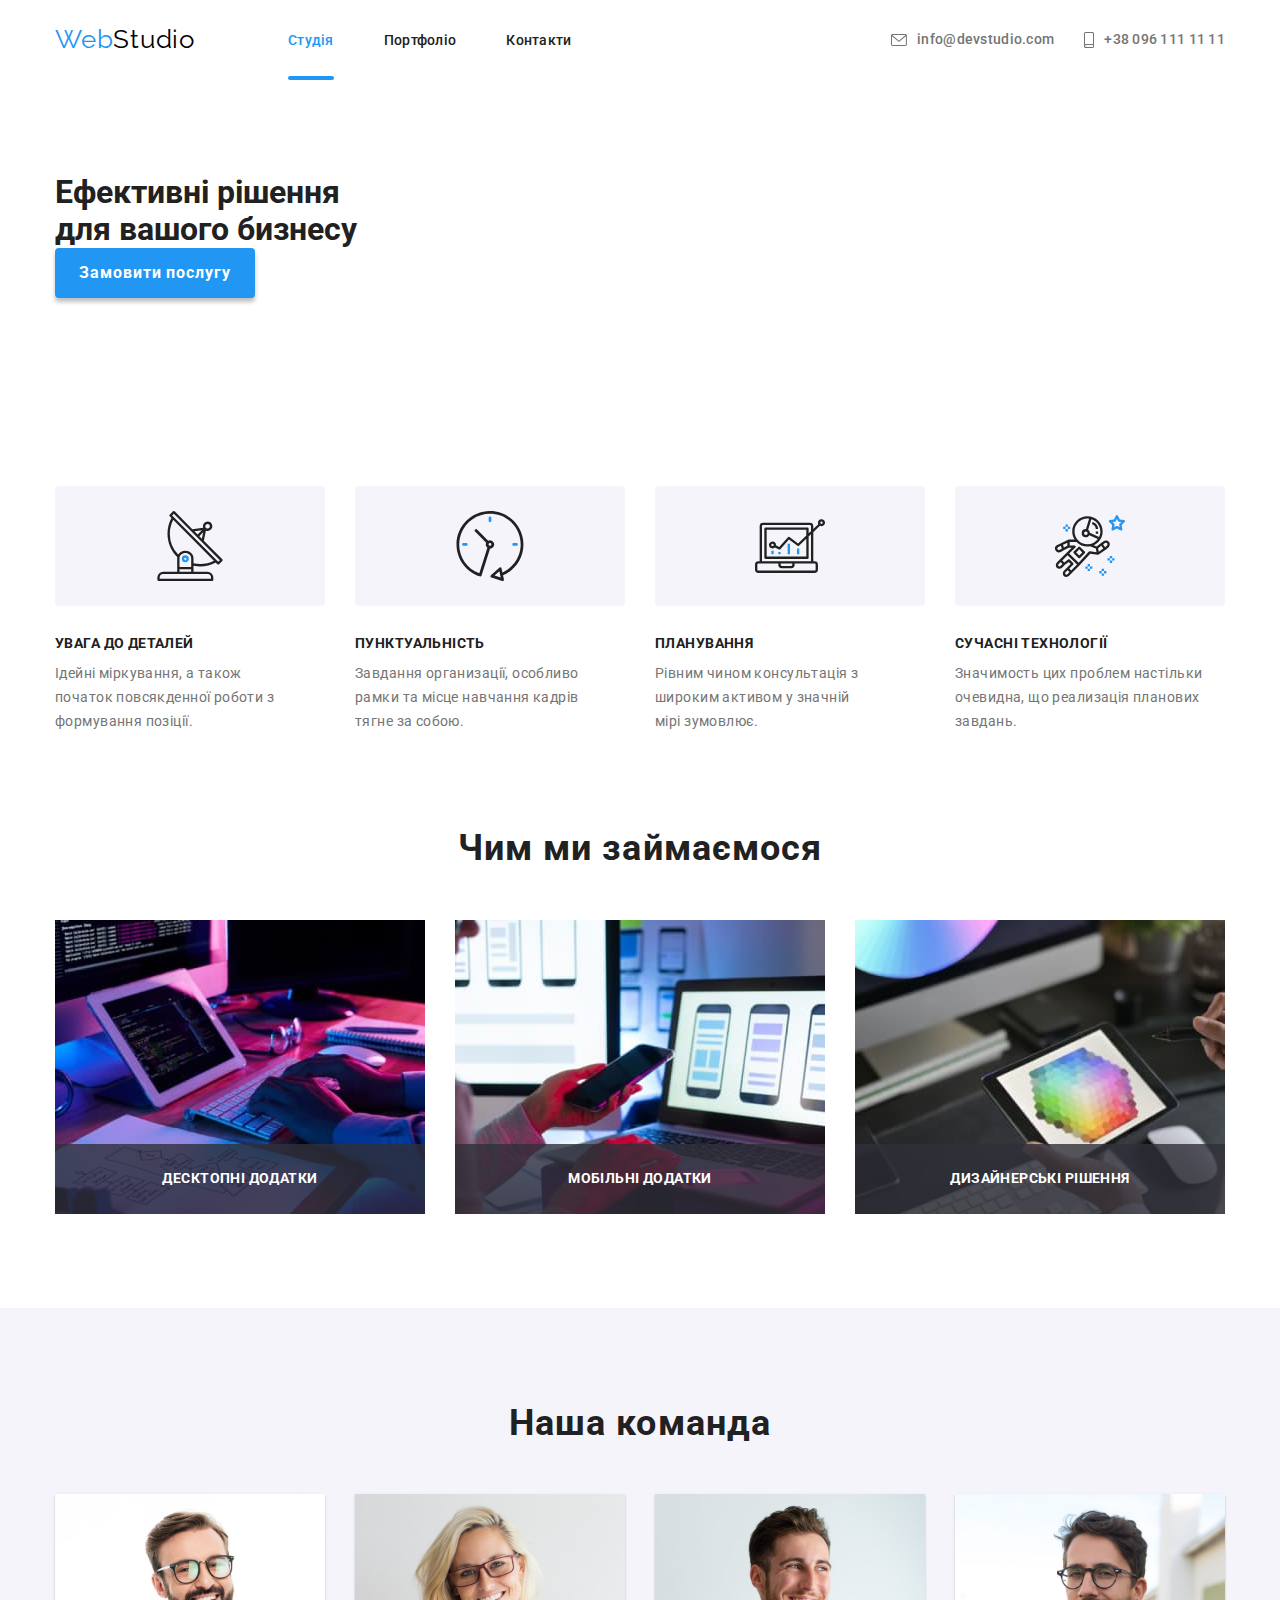
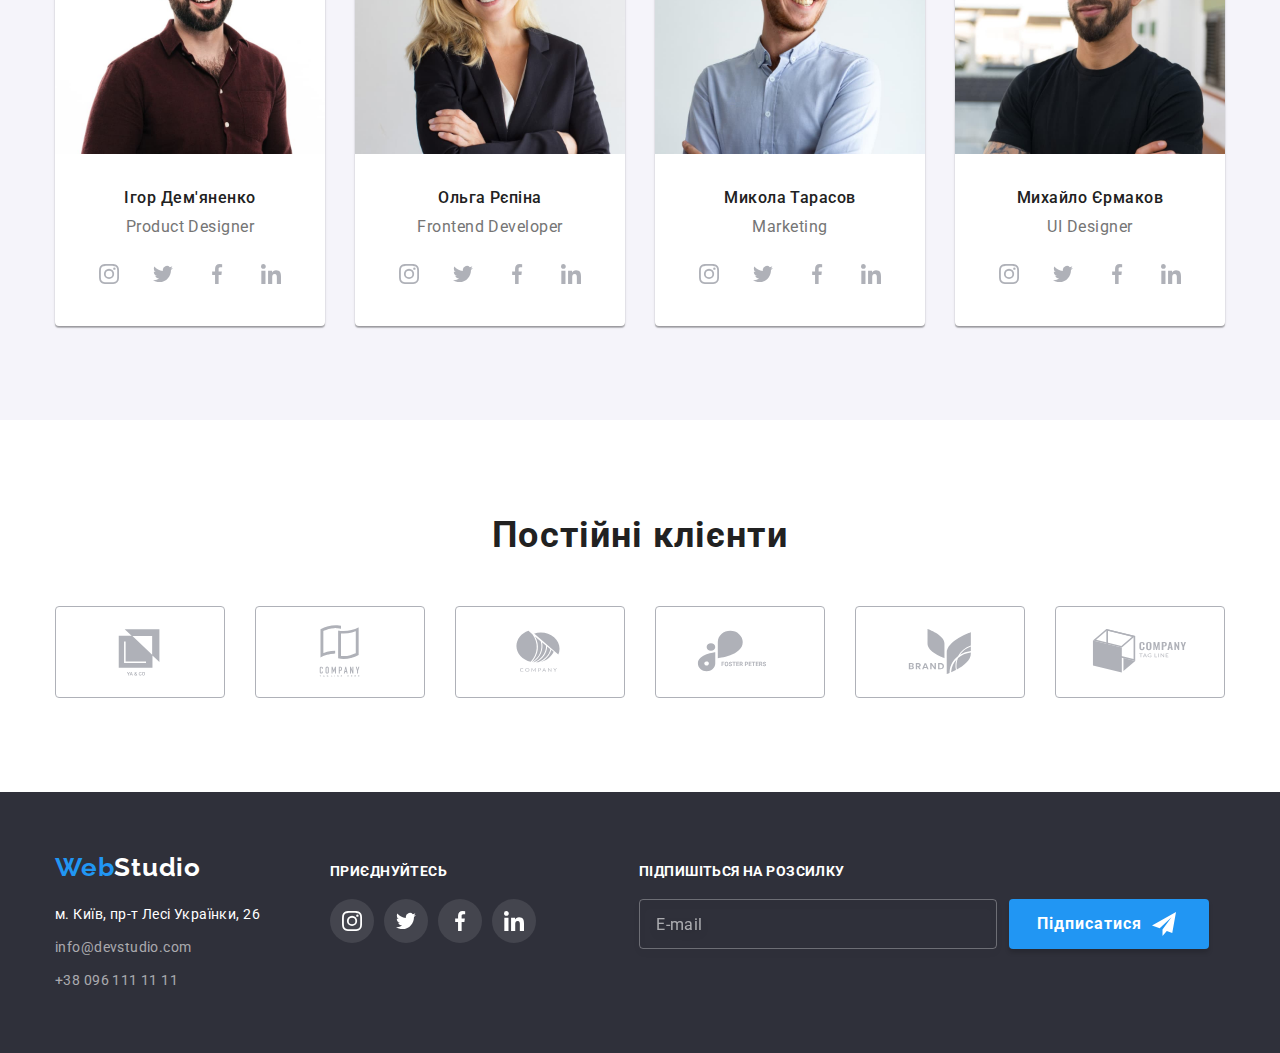
==== index.html @ 8fc32635 "hw-07inprogress" ====
<!DOCTYPE html>
<html lang="uk">
<head>
    <meta charset="UTF-8">
    <meta http-equiv="X-UA-Compatible" content="IE=edge">
    <meta name="viewport" content="width=device-width, initial-scale=1.0">
    <title>Document</title>
    <link rel="preconnect" href="https://fonts.googleapis.com">
    <link rel="preconnect" href="https://fonts.gstatic.com" crossorigin>
    <link href="https://fonts.googleapis.com/css2?family=Raleway:wght@700&family=Roboto:wght@400;500;700;900&display=swap" rel="stylesheet">
    <link rel="stylesheet" href="https://cdnjs.cloudflare.com/ajax/libs/modern-normalize/1.1.0/modern-normalize.min.css">
    <link rel="stylesheet" href="css/styles.css">
    <link rel="stylesheet" href="./css/main.min.css">
</head>
<body class="page">
    <header class="page-header">
        <div class="container header-items">
            <nav class="logo-nav">
                <a href="./index.html" class="logo"><span class="accent">Web</span>Studio</a>
                <ul class="site-nav">
                    <li class="item"><a href="./index.html" class="link current">Студія</a></li>
                    <li class="item"><a href="./portfolio.html" class="link">Портфоліо</a></li>
                    <li class="item"><a href="" class="link">Контакти</a></li>
                </ul>
            </nav>
             <ul class="contact-links">
                <li class="item">
                    <a href="mailto:info@devstudio.com" class="link mail">
                        <svg class="icon-mail">
                            <use 
                                href="./images/icons.svg#icon-envelope"
                                width="16"
                                height="12">
                            </use>
                        </svg>
                        info@devstudio.com
                    </a>
                </li>
                <li class="item">
                    <a href="tel:+380961111111" class="link phone">
                        <svg class="icon-phone">
                            <use 
                                href="./images/icons.svg#icon-smartphone"
                                width="10"
                                height="16">
                            </use>
                        </svg>
                        +38 096 111 11 11
                    </a>
                </li>
            </ul>
        </div>
    </header>
    <main>
        <section class="hero">
            <div class="overlay">
                <div class="container hero-content">
                    <h1 class="hero-title">Ефективні рішення <br />для вашого бизнесу</h1>
                    <button type="button" class="button secondary" data-modal-open>Замовити послугу</button>
                </div>
            </div>
        </section>
        <section class="features">
            <div class="container">
                <h2 hidden class="section-title">Особливості</h2>
                <ul class="features-list">
                    <li class="item">
                        <div class="feature-pic">
                            <svg class="feature-icon" width="70" height="70">
                                <use href="./images/icons.svg#icon-features1"></use>
                            </svg>
                        </div>
                        <h3 class="title">Увага до деталей</h3>
                        <p class="text">Ідейні міркування, а також <br />початок повсякденної роботи з <br />формування позіції.</p>
                    </li>
                    <li class="item">
                        <div class="feature-pic">
                            <svg class="feature-icon" width="70" height="70">
                                <use href="./images/icons.svg#icon-features2"></use>
                            </svg>
                        </div>
                        <h3 class="title">Пунктуальність</h3>
                        <p class="text">Завдання организації, особливо <br />рамки та місце навчання кадрів <br />тягне за собою.</p>
                    </li>
                    <li class="item">
                        <div class="feature-pic">
                            <svg class="feature-icon" width="70" height="70">
                                <use href="./images/icons.svg#icon-features3"></use>
                            </svg>
                        </div>
                        <h3 class="title">Планування</h3>
                        <p class="text">Рівним чином консультація з <br />широким активом у значній <br />мірі зумовлює.</p>
                    </li>
                    <li class="item">
                        <div class="feature-pic">
                            <svg class="feature-icon" width="70" height="70">
                                <use href="./images/icons.svg#icon-features4"></use>
                            </svg>
                        </div>
                        <h3 class="title">Сучасні технології</h3>
                        <p class="text">Значимость цих проблем настільки <br />очевидна, що реализація планових <br />завдань.</p>
                    </li>
                </ul>
            </div> 
        </section>
        <section class="services">
            <div class="container">
                <h2 class="section-title">Чим ми займаємося</h2>
                <ul class="services-list">
                    <li class="item">
                        <div class="item-pic">
                            <img src="./images/box1.jpg" alt="Веб дизайн" width="370">
                            <p class="item-text">Десктопні додатки</p>
                        </div>
                    </li>
                    <li class="item">
                        <div class="item-pic">
                            <img src="./images/box2.jpg" alt="Адаптивна верстка" width="370">
                            <p class="item-text">Мобільні додатки</p>
                        </div>
                    </li>
                    <li class="item">
                        <div class="item-pic">
                            <img src="./images/box3.jpg" alt="Брендінг" width="370">
                            <p class="item-text">Дизайнерські рішення</p>
                        </div>
                    </li>
                </ul>
            </div>
        </section>
        <section class="team">
            <div class="container">
                <h2 class="section-title">Наша команда</h2>
                <ul class="team-list">
                    <li class="team-member">
                        <img src="./images/1id.jpg" alt="Ігор Дем'яненко" width="270">
                        <div class="inscription">
                            <h3 class="title">Ігор Дем'яненко</h3>
                            <p class="text">Product Designer</p>
                            <ul class="member-sm list">
                                <li class="member-sm-item">
                                    <a href="" class="member-sm-link">
                                        <svg class="member-sm-icon" width="20" height="20">
                                            <use href="./images/icons.svg#icon-instagram"></use>
                                        </svg>
                                    </a>
                                </li>
                                <li class="member-sm-item">
                                    <a href="" class="member-sm-link">
                                        <svg class="member-sm-icon" width="20" height="20">
                                            <use href="./images/icons.svg#icon-twitter"></use>
                                        </svg>
                                    </a>
                                </li>
                                <li class="member-sm-item">
                                    <a href="" class="member-sm-link">
                                        <svg class="member-sm-icon" width="20" height="20">
                                            <use href="./images/icons.svg#icon-facebook"></use>
                                        </svg>
                                    </a>
                                </li>
                                <li class="member-sm-item">
                                    <a href="" class="member-sm-link">
                                        <svg class="member-sm-icon" width="20" height="20">
                                            <use href="./images/icons.svg#icon-linkedin"></use>
                                        </svg>
                                    </a>
                                </li>
                            </ul>
                        </div>
                    </li>
                    <li class="team-member">
                        <img src="./images/2or.jpg" alt="Ольга Рєпіна" width="270">
                        <div class="inscription">
                            <h3 class="title">Ольга Рєпіна</h3>
                            <p class="text">Frontend Developer</p>
                            <ul class="member-sm list">
                                <li class="member-sm-item">
                                    <a href="" class="member-sm-link">
                                        <svg class="member-sm-icon" width="20" height="20">
                                            <use href="./images/icons.svg#icon-instagram"></use>
                                        </svg>
                                    </a>
                                </li>
                                <li class="member-sm-item">
                                    <a href="" class="member-sm-link">
                                        <svg class="member-sm-icon" width="20" height="20">
                                            <use href="./images/icons.svg#icon-twitter"></use>
                                        </svg>
                                    </a>
                                </li>
                                <li class="member-sm-item">
                                    <a href="" class="member-sm-link">
                                        <svg class="member-sm-icon" width="20" height="20">
                                            <use href="./images/icons.svg#icon-facebook"></use>
                                        </svg>
                                    </a>
                                </li>
                                <li class="member-sm-item">
                                    <a href="" class="member-sm-link">
                                        <svg class="member-sm-icon" width="20" height="20">
                                            <use href="./images/icons.svg#icon-linkedin"></use>
                                        </svg>
                                    </a>
                                </li>
                            </ul>
                        </div>
                    </li>
                    <li class="team-member">
                        <img src="./images/3nt.jpg" alt="Микола Тарасов" width="270">
                        <div class="inscription">
                            <h3 class="title">Микола Тарасов</h3>
                            <p class="text">Marketing</p>
                            <ul class="member-sm list">
                                <li class="member-sm-item">
                                    <a href="" class="member-sm-link">
                                        <svg class="member-sm-icon" width="20" height="20">
                                            <use href="./images/icons.svg#icon-instagram"></use>
                                        </svg>
                                    </a>
                                </li>
                                <li class="member-sm-item">
                                    <a href="" class="member-sm-link">
                                        <svg class="member-sm-icon" width="20" height="20">
                                            <use href="./images/icons.svg#icon-twitter"></use>
                                        </svg>
                                    </a>
                                </li>
                                <li class="member-sm-item">
                                    <a href="" class="member-sm-link">
                                        <svg class="member-sm-icon" width="20" height="20">
                                            <use href="./images/icons.svg#icon-facebook"></use>
                                        </svg>
                                    </a>
                                </li>
                                <li class="member-sm-item">
                                    <a href="" class="member-sm-link">
                                        <svg class="member-sm-icon" width="20" height="20">
                                            <use href="./images/icons.svg#icon-linkedin"></use>
                                        </svg>
                                    </a>
                                </li>
                            </ul>
                        </div>
                    </li>
                    <li class="team-member">
                        <img src="./images/4me.jpg" alt="Михайло Єрмаков" width="270">
                        <div class="inscription">
                            <h3 class="title">Михайло Єрмаков</h3>
                            <p class="text">UI Designer</p>
                            <ul class="member-sm list">
                                <li class="member-sm-item">
                                    <a href="" class="member-sm-link">
                                        <svg class="member-sm-icon" width="20" height="20">
                                            <use href="./images/icons.svg#icon-instagram"></use>
                                        </svg>
                                    </a>
                                </li>
                                <li class="member-sm-item">
                                    <a href="" class="member-sm-link">
                                        <svg class="member-sm-icon" width="20" height="20">
                                            <use href="./images/icons.svg#icon-twitter"></use>
                                        </svg>
                                    </a>
                                </li>
                                <li class="member-sm-item">
                                    <a href="" class="member-sm-link">
                                        <svg class="member-sm-icon" width="20" height="20">
                                            <use href="./images/icons.svg#icon-facebook"></use>
                                        </svg>
                                    </a>
                                </li>
                                <li class="member-sm-item">
                                    <a href="" class="member-sm-link">
                                        <svg class="member-sm-icon" width="20" height="20">
                                            <use href="./images/icons.svg#icon-linkedin"></use>
                                        </svg>
                                    </a>
                                </li>
                            </ul>
                        </div>
                    </li>
                </ul>
            </div>
        </section>
        <section class="clients">
            <div class="container">
                <h2 class="section-title">Постійні клієнти</h2>
                <ul class="clients-list">
                    <li class="clients-item">
                        <a class="clients-link" href="">
                          <svg class="clients-icon" width="106" height="60">
                                <use class="icon-clients" href="./images/icons.svg#icon-client1"></use>
                          </svg>
                        </a>
                    </li>
                    <li class="clients-item">
                        <a class="clients-link" href="">
                          <svg class="clients-icon" width="106" height="60">
                                <use class="icon-clients" href="./images/icons.svg#icon-client2"></use>
                          </svg>
                        </a>
                    </li>
                    <li class="clients-item">
                        <a class="clients-link" href="">
                          <svg class="clients-icon" width="106" height="60">
                                <use class="icon-clients" href="./images/icons.svg#icon-client3"></use>
                          </svg>
                        </a>
                    </li>
                    <li class="clients-item">
                        <a class="clients-link" href="">
                          <svg class="clients-icon" width="106" height="60">
                                <use class="icon-clients" href="./images/icons.svg#icon-client4"></use>
                          </svg>
                        </a>
                    </li>
                    <li class="clients-item">
                        <a class="clients-link" href="">
                          <svg class="clients-icon" width="106" height="60">
                                <use class="icon-clients" href="./images/icons.svg#icon-client5"></use>
                          </svg>
                        </a>
                    </li>
                    <li class="clients-item">
                        <a class="clients-link" href="">
                          <svg class="clients-icon" width="106" height="60">
                                <use class="icon-clients" href="./images/icons.svg#icon-client6"></use>
                          </svg>
                        </a>
                    </li>
                </ul>
            </div>
        </section>
    </main>
    <footer class="footer">
        <div class="container">
            <div class="footer-content">
                <a href="./index.html" class="footer-logo"><span class="accent">Web</span>Studio</a>
                <address class="address">
                <a 
                href="https://goo.gl/maps/AwYikkkrdiXF9kcD8" 
                class="footer-address link"
                target="_blank"
                rel="noopener norefferer nofollow"
                >м. Київ, пр-т Лесі Українки, 26
                </a>
                <ul class="footer-links">
                    <li class="item"><a href="mailto:info@devstudio.com" class="link">info@devstudio.com</a></li>
                    <li class="item"><a href="tel:+380961111111" class="link">+38 096 111 11 11</a></li>
                </ul>
                </address>
            </div>
            <div class="footer-sm">
                <h3 class="footer-sm-title">Приєднуйтесь</h3>
                <ul class="footer-sm-all">
                    <li class="footer-sm-item">
                        <a href="" class="footer-sm-link">
                            <svg class="footer-sm-icon" width="20" height="20">
                                <use href="./images/icons.svg#icon-instagram"></use>
                            </svg>
                        </a>
                    </li>
                    <li class="footer-sm-item">
                        <a href="" class="footer-sm-link">
                            <svg class="footer-sm-icon" width="20" height="20">
                                <use href="./images/icons.svg#icon-twitter"></use>
                            </svg>
                        </a>
                    </li>
                    <li class="footer-sm-item">
                        <a href="" class="footer-sm-link">
                            <svg class="footer-sm-icon" width="20" height="20">
                                <use href="./images/icons.svg#icon-facebook"></use>
                            </svg>
                        </a>
                    </li>
                    <li class="footer-sm-item">
                        <a href="" class="footer-sm-link">
                            <svg class="footer-sm-icon" width="20" height="20">
                                <use href="./images/icons.svg#icon-linkedin"></use>
                            </svg>
                        </a>
                    </li>
                    <li></li>
                    <li></li>
                    <li></li>
                </ul>
            </div>
            <form class="footer-subscribe">
                <h3 class="subscribe-title">Підпишіться на розсилку</h3>
                <div class="subscribe-wrap">
                  <input
                    type="text"
                    class="footer-input"
                    name="footer-sub"
                    placeholder="E-mail"
                  />
                  <button type="submit" class="subscribe-button">
                    Підписатися
                    <svg class="subscribe-icon" width="24" height="24">
                      <use href="./images/icons.svg#icon-send"></use>
                    </svg>
                  </button>
                </div>
              </form>
        </div>
    </footer>
    <div class="backdrop is-hidden" data-modal>
        <div class="modal">
            <button type="button" class="modal-close" data-modal-close>
                <svg class="close-icon" width="18" height="18">
                    <use href="./images/icons.svg#icon-close-modal"></use>
                </svg>
            </button>
            <p class="modal-title">Залиште свої дані, ми вам передзвонимо</p>
            <form action="" class="modal-form">
                <div class="input-field">
                    <label for="user-name" class="input-title">Ім'я</label>
                    <div class="input-wrap">
                        <input 
                            type="text" 
                            id="user-name" 
                            class="form-input" 
                            name="user-name" 
                            required
                        />
                        <svg class="input-icon" width="18" height="18">
                            <use href="./images/icons.svg#icon-person"></use>
                        </svg>
                    </div>
                </div>
                <div class="input-field">
                    <label for="user-tel" class="input-title">Телефон</label>
                    <div class="input-wrap">
                        <input 
                            type="tel" 
                            id="user-tel"
                            class="form-input" 
                            name="user-tel" 
                            required
                        >
                        <svg class="input-icon" width="18" height="18">
                            <use href="./images/icons.svg#icon-phone"></use>
                        </svg>
                    </div>
                </div>
                <div class="input-field">
                    <label for="user-mail" class="input-title">Е-мейл</label>
                    <div class="input-wrap">
                        <input 
                            type="email" 
                            id="user-mail"
                            class="form-input" 
                            name="user-mail" 
                        >
                        <svg class="input-icon" width="18" height="18">
                            <use href="./images/icons.svg#icon-email"></use>
                        </svg>
                    </div>
                </div>
                <div class="input-field">
                    <label for="user-comment" class="input-title">Коментар</label>
                    <textarea 
                        name="user-comment" 
                        id="user-comment" 
                        class="form-comment"
                        placeholder="Введіть текст"
                    ></textarea>
                </div>
                <div class="input-field">
                    <input 
                        type="checkbox" 
                        id="agree" 
                        name="user-policy" 
                        value="true" 
                        class="input-check visually-hidden" 
                    />
                    <label for="agree" class="check-text">
                        <span>
                            <svg class="icon-check" width="11" height="8">
                                <use href="./images/icons.svg#icon-check"></use>
                            </svg>
                        </span>
                        Погоджуюся з розсилкою та приймаю 
                        <a class="policy-link" href="">
                            Умови договору
                        </a>
                    </label>
                </div>
                <button type="submit" class="form-button">Відправити</button>
            </form>
        </div>
    </div>
    <script src="./js/modal.js"></script>
</body>
</html>
---- css/styles.css ----
:root {
    --primary-text-color: #757575;
    --title-text-color: #212121;
    --accent-color: #2196F3;
}

/* Глобальный бордер бокс */

html {
    box-sizing: border-box;
}

*,
*::before,
*::after {
    box-sizing: inherit;
}

body {
    background-color: #fff;
    color: #757575;
    font-family: 'Roboto', sans-serif;
}
ul {
    list-style: none;
    padding: 0;
    margin: 0;
}

h1,
h2,
h3 {
    color: var(--title-text-color);
    padding: 0;
    margin: 0;
}

p {
    padding: 0;
    margin: 0;
}
/*цвет шрифта заголовков #212121 */
/*цвет шрифта текста #757575 */
/*цвет фона хедера #FFFFFF*/
/*осн цвет фона #FFFFFF */
/*доп цвет фона #F5F4FA */
/*цвет фона футера #2F303A */
/*цвет шрифта заголовков футера #FFFFFF */
/*цвет шрифта текста в футере rgba(255, 255, 255, 0.6) */
/*акцент #2196F3 */

/* Container */

.container {
    width: 1200px;    
    margin: 0 auto;
    padding-left: 15px;
    padding-right: 15px;
}

.visually-hidden {
    position: absolute;
    white-space: nowrap;
    width: 1px;
    height: 1px;
    overflow: hidden;
    border: 0;
    padding: 0;
    clip: rect(0 0 0 0);
    clip-path: inset(50%);
    margin: -1px;
}

/* Header */



/* Section */

section {
    padding-top: 94px;
    padding-bottom: 94px;
}

.section-title {
    color: var(--title-text-color);
    font-weight: 700;
    font-size: 36px;
    line-height: 1.17;
    text-align: center;
    letter-spacing: 0.03em;
}

section .no-padding {
    padding-top: 0;
    padding-bottom: 0;
}

/* Hero */

/* ВРЕМЕННЫЙ ЦВЕТ ФОНА */

/* Features */

.features-list {
    display: flex;
    justify-content: center;
}

.features-list .item {
    width: 270px;
}

.feature-pic {
    display: flex;
    justify-content: center;
    align-items: center;
    height: 120px;
    background-size: auto;
    background-repeat: no-repeat;
    background-position: center;
    background-color: rgba(245, 244, 250, 1);
    border-radius: 4px;
}

.features-list .item:not(:last-child) {
    margin-right: 30px;
}  

.features-list .title {
    padding-top: 30px;
    margin-bottom: 10px;
    color: var(--title-text-color);
    font-weight: 700;
    font-size: 14px;
    line-height: 1.14;
    letter-spacing: 0.03em;
    text-transform: uppercase;
}
.features-list .text {
    margin-top: 0;
    font-weight: 400;
    font-size: 14px;
    line-height: 1.71;
    letter-spacing: 0.03em;
}

/* Services */

.services {
    padding-top: 0;
}

.services-list {
    display: flex;
    justify-content: center;
    margin-top: 50px;
}

.services-list .item:not(:last-child) {
    margin-right: 30px;
}  

.services-list .item-pic {
    position: relative;
    height: 294px;
}

.services-list .item-text {
    position: absolute;
    padding: 27px;
    font-weight: 700;
    font-size: 14px;
    line-height: 1.14;
    text-align: center;
    letter-spacing: 0.03em;
    text-transform: uppercase;
    color: #ffffff;
    width: 370px;
    bottom: 0;
    background-color: rgba(47, 48, 58, 0.8);
}

/* Team */
.team {
    background-color: #F5F4FA;
}
.team .section-title {
    margin-top: 0;
    margin-bottom: 50px;
}

.team-list {
    display: flex;
    justify-content: center;
}

.team-list .team-member:not(:last-child) {
    margin-right: 30px;
}

.team-member .inscription {
    padding-top: 30px;
    padding-bottom: 30px;
}

.team-member .title {
    margin-bottom: 10px;
    color: var(--title-text-color);
    font-weight: 500;
    font-size: 16px;
    line-height: 1.19;
    text-align: center;
    letter-spacing: 0.03em;
}
.team-member .text {
    margin-top: 0;
    margin-bottom: 16px;
    font-weight: 400;
    font-size: 16px;
    line-height: 19px;
    text-align: center;
    letter-spacing: 0.03em;
}
.team-member{
    background-color: #fff; 
    box-shadow: 0px 1px 3px rgba(0, 0, 0, 0.12), 0px 1px 1px rgba(0, 0, 0, 0.14), 0px 2px 1px rgba(0, 0, 0, 0.2);
    border-radius: 0px 0px 4px 4px;
}

.member-sm {
    display: flex;
    justify-content: center;
    gap: 10px;
}

.member-sm-link {
    display: block;
    width: 44px;
    height: 44px;
    border-radius: 50%;
    background-color: #fff;
    display: flex;
    align-items: center;
    justify-content: center;
    position: relative;
    transition: background-color 250ms cubic-bezier(0.4, 0, 0.2, 1);
}

.member-sm-icon {
    fill: #AFB1B8;
}

.member-sm-link:hover,
.member-sm-link:focus {
    background-color: var(--accent-color);
}

.member-sm-link:hover .member-sm-icon,
.member-sm-link:focus .member-sm-icon {
    fill: #fff;
}

/* Clients */

.clients .section-title {
    margin-bottom: 50px;
}

.clients-list {
    display: flex;
    gap: 30px;
}
  
.clients-link {
    display: flex;
    justify-content: center;
    align-items: center;
    width: 170px;
    height: 92px;
    border: 1px solid #AFB1B8;
    border-radius: 4px;
    fill: #AFB1B8;
    transition: border-color 250ms cubic-bezier(0.4, 0, 0.2, 1), fill 250ms cubic-bezier(0.4, 0, 0.2, 1);
}
  
.clients-link:hover,
.clients-link:focus {
    fill: var(--accent-color);
    border-color: var(--accent-color);
}
  
/* Button */

.button {
    display: inline-block;
    border: 1px solid transparent;
    color: var(--title-text-color);
    background-color: #F5F4FA; 
}
.button.primary {
    border-radius: 4px;
    padding: 6px 22px;
    color: var(--title-text-color);
    background-color: #F5F4FA;
    font-weight: 500;
    font-size: 16px;
    line-height: 1.63;
    text-align: center;
    letter-spacing: 0.03em;
    font-family: inherit;
    position: relative;
    transition: background-color 250ms cubic-bezier(0.4, 0, 0.2, 1), color 250ms cubic-bezier(0.4, 0, 0.2, 1);
}

.button.primary:hover, 
.button.primary:focus {
    background-color: var(--accent-color);
    color: #fff;
    box-shadow: 0px 4px 4px rgba(0, 0, 0, 0.25);
}

.button.secondary {
    border-radius: 4px;
    padding: 10 px 32 px;
    width: 200px;
    height: 50px;
    color: #fff;
    background-color: var(--accent-color);
    font-weight: 700;
    font-size: 16px;
    line-height: 1.88;
    letter-spacing: 0.06em;
    font-family: inherit;
    position: relative;
    box-shadow: 0px 4px 4px rgba(0, 0, 0, 0.25);
    transition: box-shadow 250ms cubic-bezier(0.4, 0, 0.2, 1);
}

.button.secondary:hover, 
.button.secondary:focus {
    filter: drop-shadow(0px 4px 4px rgba(0, 0, 0, 0.25));
    cursor: pointer;
}
/* Footer */

.footer {
    padding-top: 60px;
    padding-bottom: 60px;
    background-color: #2F303A;
    min-height: 252px;
}

.footer .container {
    display: flex;
    align-items: baseline;
}

.footer-logo {
    margin-bottom: 20;
    color: #fff;
    font-family: 'Raleway', sans-serif;
    text-decoration: none;
    font-weight: 700;
    font-size: 26px;
    line-height: 1.19;
    letter-spacing: 0.03em;
}

.address {
    margin-top: 20px;
}

.footer-address {
    margin-top: 20px;
    color: #fff;
    text-decoration: none;
    font-weight: 400;
    font-size: 14px;
    line-height: 1.71;
    letter-spacing: 0.03em;
    font-style: normal;
    transition: color 250ms cubic-bezier(0.4, 0, 0.2, 1);
}

.footer-links .item {
    margin-top: 9px;
}

.footer-links .link {
    color: rgba(255, 255, 255, 0.6);
    text-decoration: none;
    font-weight: 400;
    font-size: 14px;
    line-height: 1.71;
    letter-spacing: 0.03em;
    font-style: normal;
    transition: color 250ms cubic-bezier(0.4, 0, 0.2, 1);
}
.footer .link:hover, 
.footer .link:focus {
    color: var(--accent-color);
}

.footer-sm {
    margin-left: 70px;
}

.footer-sm-title {
    font-weight: 700;
    font-size: 14px;
    line-height: 16px;
    letter-spacing: 0.03em;
    text-transform: uppercase;
    color: #FFFFFF;
}

.footer-sm-all {
    display: flex;
    justify-content: left;
    margin-top: 20px;
}

.footer-sm-item {
    margin-right: 10px;
}

.footer-sm-link {
    width: 44px;
    height: 44px;
    border-radius: 50%;
    background-color: rgba(255, 255, 255, 0.1);
    display: flex;
    align-items: center;
    justify-content: center;
    transition: background-color 250ms cubic-bezier(0.4, 0, 0.2, 1);
}

.footer-sm-icon {
    fill: #fff;
    position: relative;
}

.footer-sm-link:hover,
.footer-sm-link:focus {
    background-color: var(--accent-color);
}

.footer-subscribe {
    margin-left: 93px;
}

.subscribe-title {
    font-weight: 700;
    font-size: 14px;
    line-height: 16px;
    letter-spacing: 0.03em;
    text-transform: uppercase;
    color: #FFFFFF;
    margin-bottom: 20px;
}
  
.subscribe-wrap {
display: flex;
}

.footer-input {
    padding-left: 16px;
    width: 358px;
    height: 50px;
    border: 1px solid rgba(255, 255, 255, 0.3);
    filter: drop-shadow(0px 4px 4px rgba(0, 0, 0, 0.15));
    border-radius: 4px;
    outline: none;
    background-color: transparent;
    color: #fff;
    transition: border-color 250ms var(--cubic);
}

.footer-input:focus {
    border-color: var(--accent-color);
}

.footer-input::placeholder {
    font-size: 16px;
    line-height: 1.25;
    display: flex;
    align-items: center;
    letter-spacing: 0.03em;
    color: rgba(255, 255, 255, 0.6);
}

.subscribe-button {
    width: 200px;
    height: 50px;
    padding: 10px 28px;
    margin-left: 12px;
    font-weight: 700;
    font-size: 16px;
    line-height: 1.88;
    display: flex;
    align-items: center;
    text-align: center;
    letter-spacing: 0.06em;
    border: none;
    outline: none;
    cursor: pointer;
    box-shadow: 0px 4px 4px rgba(0, 0, 0, 0.15);
    border-radius: 4px;
    background-color: var(--accent-color);
    color: #fff;
    transition: box-shadow 250ms cubic-bezier(0.4, 0, 0.2, 1);
}

.subscribe-button:hover,
.subscribe-button:focus {
    filter: drop-shadow(0px 4px 4px rgba(0, 0, 0, 0.25));
    cursor: pointer;
}

.subscribe-icon {
margin-left: 10px;
}

/* Portfolio */

.portfolio-header {
    border-bottom: 1px solid #ECECEC;
}

.portfolio-buttons {
    display: flex;
    justify-content: center;
    margin-bottom: 50px;
}

.portfolio-buttons .item:not(:last-child) {
    margin-right: 8px;
}
.portfolio-list {
    display: flex;
    flex-wrap: wrap;
    gap: 30px;
    justify-content: center;
}

.portfolio-item {
    padding-top: 0;
    width: 370;
    background-color: #fff;
    transition: box-shadow 500ms cubic-bezier(0.4, 0, 0.2, 1);
}

.portfolio-item:hover,
.portfolio-item:focus {
  box-shadow: 0px 1px 1px rgba(0, 0, 0, 0.12), 0px 4px 4px rgba(0, 0, 0, 0.06),
    1px 4px 6px rgba(0, 0, 0, 0.16);
}

.portfolio-item:hover .item-top-text,
.portfolio-item:focus .item-top-text {
    transform: translateY(0);
}

.portfolio-item:nth-child(3n + 3) {
    gap: 0
}

.portfolio-image {
    display: block;
    max-width: 100%;
    height: auto;
}

.portfolio-thumb {
    position: relative;
    overflow: hidden;
}

.item-top-text {
    position: absolute;
    top: 0;
    left: 0;
    font-size: 18px;
    color: #FFFFFF;
    font-weight: 400;
    line-height: 1.56;
    letter-spacing: 0.03em;
    background-color: rgba(33, 150, 243, 0.9);
    padding: 63px 24px;
    height: 100%;
    transform: translateY(100%);
    transition: transform 300ms linear;
}

.portfolio-list .inscription {
    padding: 20px 24px;
    border: 1px solid #EEEEEE;
    border-top: none;
}

.portfolio-item .title {
    margin-bottom: 4px;
    font-weight: 700;
    font-size: 18px;
    line-height: 2;
    letter-spacing: 0.06em;
}
.portfolio-item .text {
    font-weight: 400;
    font-size: 16px;
    line-height: 1.88;
    letter-spacing: 0.03em;
}

/* Modal Window */

.backdrop {
    position:fixed;
    top: 0;
    left: 0;
    width: 100%;
    height: 100%;
    background-color: rgba(0, 0, 0, 0.2);
    transition: opacity 500ms linear, visibility 500ms;
}

.backdrop.is-hidden {
    opacity: 0;
    visibility: hidden;
    pointer-events: none;
}

.modal {
    position: absolute;
    top: 50%;
    left: 50%;
    transform: translate(-50%, -50%);
    min-height: 581px;
    width: 528px;
    background-color: rgba(255, 255, 255, 1);
    border-radius: 4px;
    box-shadow: 0px 4px 4px rgba(0, 0, 0, 0.25);
    padding: 40px;
}

.modal-close {
    position: absolute;
    right: 8px;
    top: 8px;
    width: 30px;
    height: 30px;
    border: 1px solid rgba(0, 0, 0, 0.1);
    border-radius: 50%;
    background-color: transparent;
    fill: #000;
    transition: border 250ms cubic-bezier(0.4, 0, 0.2, 1), fill 250ms cubic-bezier(0.4, 0, 0.2, 1);
}

.modal-close:hover,
.modal-close:focus {
    border: 1px solid var(--accent-color);
    fill: var(--accent-color);
    cursor: pointer;
}

.close-icon {
    position: absolute;
    top: 50%;
    left: 50%;
    transform: translate(-50%, -50%);
}

.modal-title {
    font-weight: 700;
    font-size: 20px;
    line-height: 23px;
    text-align: center;
    margin-bottom: 12px;
    letter-spacing: 0.03em;
    color: #212121;
}

.form-input {
    width: 100%;
    height: 40px;
    border: 1px solid rgba(33, 33, 33, 0.2);
    border-radius: 4px;
    padding-left: 42px;
    font-size: 12px;
}

.form-input:focus {
    outline-color: var(--accent-color);
}

.input-title {
    color: #757575;
    font-size: 12px;
    line-height: 14px;
    letter-spacing: 0.01em;
}

.form-comment {
    width: 100%;
    height: 120px;
    font-size: 12px;
    line-height: 14px;
    border: 1px solid rgba(33, 33, 33, 0.2);
    border-radius: 4px;
    resize: none;
    padding-top: 12px;
    padding-bottom: 12px;
    padding-left: 16px;
    padding-right: 16px;
    margin-top: 4px;
    margin-bottom: 10px;
}

.form-comment:focus {
    outline-color: var(--accent-color);
}

.form-comment::placeholder {
    color: rgba(117, 117, 117, 0.5);
    letter-spacing: 0.01em;
}

.input-field {
    margin-bottom: 10px;
}

.input-wrap {
    position: relative;
    margin-top: 4px;
}

.input-icon {
    position: absolute;
    fill: #212121;
    left: 12px;
    top: 50%;
    transform: translateY(-50%);
}

.form-input:focus + .input-icon {
    fill: var(--accent-color);
}

.check-text {
    font-size: 14px;
    color: #757575;
    letter-spacing: 0.03em;
    display: flex;
    justify-content: center;
    margin-bottom: 30px;
}

.check-text span {
    width: 16px;
    height: 15px;
    border: 2px solid #212121;
    border-radius: 3px;
    margin-right: 7px;
    display: flex;
    align-items: center;
    justify-content: center;
}

.icon-check {
    fill: transparent;
}

.input-check:checked + .check-text span {
    background-color: var(--accent-color);
    border: none;
}

.input-check:focus + .check-text span {
    border-color: var(--accent-color);
}

.check-text:hover {
    cursor: pointer;
}

.input-check:checked + .check-text .icon-check {
    fill: #fff;
}

.policy-link {
    color: var(--accent-color);
    padding-left: 5px;
}

.form-button {
    display: flex;
    align-items: center;
    text-align: center;
    margin-left: auto;
    margin-right: auto;
    width: 200px;
    padding: 10px 52px;
    font-weight: 700;
    font-size: 16px;
    line-height: 1.88;
    letter-spacing: 0.06em;
    border-radius: 4px;
    border: none;
    cursor: pointer;
    color: #fff;
    background-color: var(--accent-color);
    box-shadow: 0px 4px 4px rgba(0, 0, 0, 0.15);
    transition: filter 250ms cubic-bezier(0.4, 0, 0.2, 1);
}
  
.form-button:hover,
.form-button:focus {
    filter: drop-shadow(0px 4px 4px rgba(0, 0, 0, 0.25));
    cursor: pointer;
}
---- css/main.min.css ----
.header-items{display:flex;justify-content:center}.logo{padding-top:24px;padding-bottom:25px;margin-right:93px;color:#000;font-family:"Raleway",sans-serif;text-decoration:none;font-size:26px;line-height:1.19;letter-spacing:.03em}.accent{color:var(--accent-color)}.logo-nav{display:flex}.site-nav{display:flex;margin-right:305px}.site-nav .item:not(:last-child){margin-right:50px}.site-nav .link{display:block;position:relative;padding-top:32px;padding-bottom:32px;color:var(--title-text-color);text-decoration:none;font-weight:500;font-size:14px;line-height:1.14x;letter-spacing:.02em;transition:color 250ms cubic-bezier(0.4, 0, 0.2, 1)}.site-nav .link:hover,.site-nav .link:focus{color:var(--accent-color);display:block}.site-nav .link.current{color:var(--accent-color)}.link.current{display:block;position:relative}.link.current::after{content:"";display:block;width:100%;height:4px;background:#2196f3;border-radius:2px;position:absolute;left:0;bottom:0;opacity:1}.contact-links{display:flex;margin-left:auto;align-items:center}.contact-links .item{display:flex;margin-left:auto;align-items:center;justify-items:center}.contact-links .item+.item{margin-left:30px}.contact-links .link{display:flex;padding-top:32px;padding-bottom:32px;color:var(--primary-text-color);text-decoration:none;font-weight:500;font-size:14px;line-height:1.14;letter-spacing:.02em;transition:color 250ms cubic-bezier(0.4, 0, 0.2, 1)}.contact-links .link:hover,.contact-links .link:focus{color:var(--accent-color)}.mail{display:flex;margin-left:auto;align-items:center}.icon-mail{width:16px;height:12px;margin-right:10px;fill:currentColor}.icon-phone{width:10px;height:16px;margin-right:10px;fill:currentColor}.phone{display:flex;margin-left:auto;align-items:center}/*# sourceMappingURL=main.min.css.map */
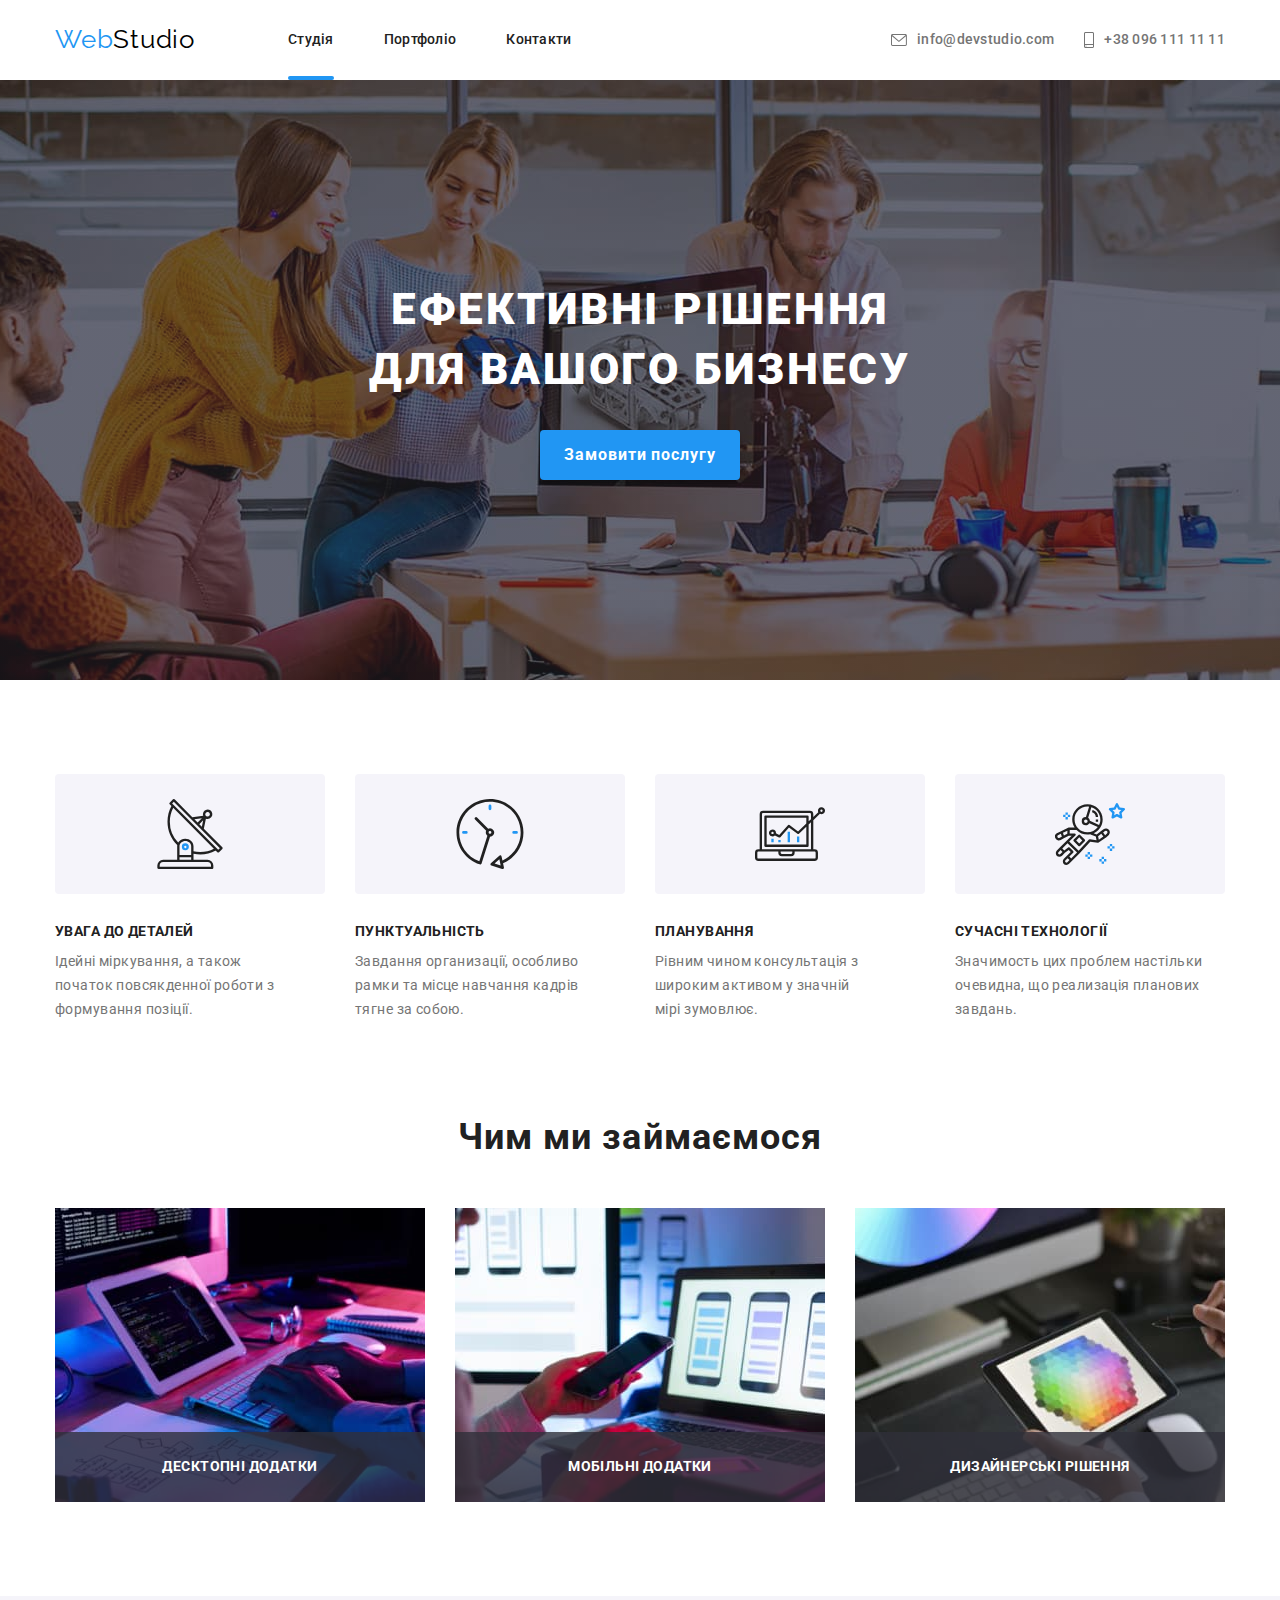
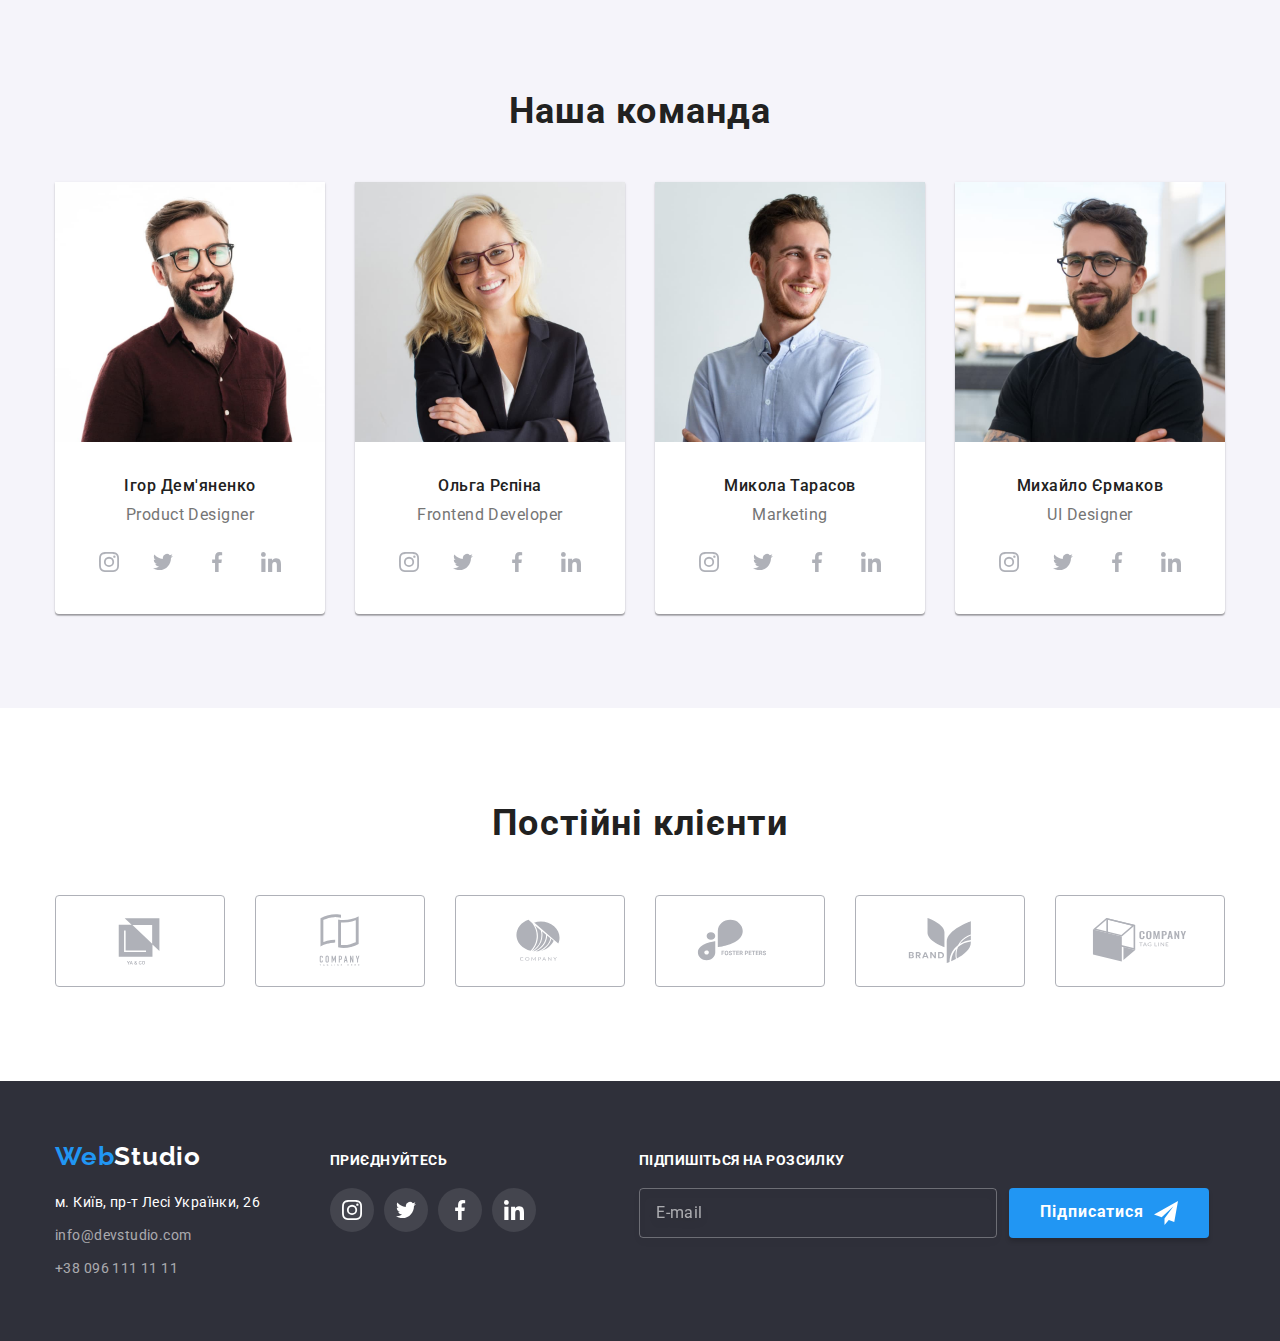
==== commit 6e32e945: "hw-07-first" ====
--- a/index.html
+++ b/index.html
@@ -54,8 +54,8 @@
     <main>
         <section class="hero">
             <div class="overlay">
-                <div class="container hero-content">
-                    <h1 class="hero-title">Ефективні рішення <br />для вашого бизнесу</h1>
+                <div class="container hero__content">
+                    <h1 class="hero__title">Ефективні рішення <br />для вашого бизнесу</h1>
                     <button type="button" class="button secondary" data-modal-open>Замовити послугу</button>
                 </div>
             </div>
@@ -63,42 +63,42 @@
         <section class="features">
             <div class="container">
                 <h2 hidden class="section-title">Особливості</h2>
-                <ul class="features-list">
-                    <li class="item">
-                        <div class="feature-pic">
-                            <svg class="feature-icon" width="70" height="70">
+                <ul class="features__list">
+                    <li class="features__item">
+                        <div class="features__pic">
+                            <svg class="features__icon" width="70" height="70">
                                 <use href="./images/icons.svg#icon-features1"></use>
                             </svg>
                         </div>
-                        <h3 class="title">Увага до деталей</h3>
-                        <p class="text">Ідейні міркування, а також <br />початок повсякденної роботи з <br />формування позіції.</p>
-                    </li>
-                    <li class="item">
-                        <div class="feature-pic">
-                            <svg class="feature-icon" width="70" height="70">
+                        <h3 class="features__title">Увага до деталей</h3>
+                        <p class="features__text">Ідейні міркування, а також <br />початок повсякденної роботи з <br />формування позіції.</p>
+                    </li>
+                    <li class="features__item">
+                        <div class="features__pic">
+                            <svg class="features__icon" width="70" height="70">
                                 <use href="./images/icons.svg#icon-features2"></use>
                             </svg>
                         </div>
-                        <h3 class="title">Пунктуальність</h3>
-                        <p class="text">Завдання организації, особливо <br />рамки та місце навчання кадрів <br />тягне за собою.</p>
-                    </li>
-                    <li class="item">
-                        <div class="feature-pic">
-                            <svg class="feature-icon" width="70" height="70">
+                        <h3 class="features__title">Пунктуальність</h3>
+                        <p class="features__text">Завдання организації, особливо <br />рамки та місце навчання кадрів <br />тягне за собою.</p>
+                    </li>
+                    <li class="features__item">
+                        <div class="features__pic">
+                            <svg class="features__icon" width="70" height="70">
                                 <use href="./images/icons.svg#icon-features3"></use>
                             </svg>
                         </div>
-                        <h3 class="title">Планування</h3>
-                        <p class="text">Рівним чином консультація з <br />широким активом у значній <br />мірі зумовлює.</p>
-                    </li>
-                    <li class="item">
-                        <div class="feature-pic">
-                            <svg class="feature-icon" width="70" height="70">
+                        <h3 class="features__title">Планування</h3>
+                        <p class="features__text">Рівним чином консультація з <br />широким активом у значній <br />мірі зумовлює.</p>
+                    </li>
+                    <li class="features__item">
+                        <div class="features__pic">
+                            <svg class="features__icon" width="70" height="70">
                                 <use href="./images/icons.svg#icon-features4"></use>
                             </svg>
                         </div>
-                        <h3 class="title">Сучасні технології</h3>
-                        <p class="text">Значимость цих проблем настільки <br />очевидна, що реализація планових <br />завдань.</p>
+                        <h3 class="features__title">Сучасні технології</h3>
+                        <p class="features__text">Значимость цих проблем настільки <br />очевидна, що реализація планових <br />завдань.</p>
                     </li>
                 </ul>
             </div> 
@@ -106,23 +106,23 @@
         <section class="services">
             <div class="container">
                 <h2 class="section-title">Чим ми займаємося</h2>
-                <ul class="services-list">
-                    <li class="item">
-                        <div class="item-pic">
+                <ul class="services__list">
+                    <li class="services__item">
+                        <div class="services__pic">
                             <img src="./images/box1.jpg" alt="Веб дизайн" width="370">
-                            <p class="item-text">Десктопні додатки</p>
-                        </div>
-                    </li>
-                    <li class="item">
-                        <div class="item-pic">
+                            <p class="services__text">Десктопні додатки</p>
+                        </div>
+                    </li>
+                    <li class="services__item">
+                        <div class="services__pic">
                             <img src="./images/box2.jpg" alt="Адаптивна верстка" width="370">
-                            <p class="item-text">Мобільні додатки</p>
-                        </div>
-                    </li>
-                    <li class="item">
-                        <div class="item-pic">
+                            <p class="services__text">Мобільні додатки</p>
+                        </div>
+                    </li>
+                    <li class="services__item">
+                        <div class="services__pic">
                             <img src="./images/box3.jpg" alt="Брендінг" width="370">
-                            <p class="item-text">Дизайнерські рішення</p>
+                            <p class="services__text">Дизайнерські рішення</p>
                         </div>
                     </li>
                 </ul>
@@ -286,45 +286,45 @@
         <section class="clients">
             <div class="container">
                 <h2 class="section-title">Постійні клієнти</h2>
-                <ul class="clients-list">
-                    <li class="clients-item">
-                        <a class="clients-link" href="">
-                          <svg class="clients-icon" width="106" height="60">
+                <ul class="clients__list">
+                    <li class="clients__item">
+                        <a class="clients__link" href="">
+                          <svg class="clients__icon" width="106" height="60">
                                 <use class="icon-clients" href="./images/icons.svg#icon-client1"></use>
                           </svg>
                         </a>
                     </li>
-                    <li class="clients-item">
-                        <a class="clients-link" href="">
-                          <svg class="clients-icon" width="106" height="60">
+                    <li class="clients__item">
+                        <a class="clients__link" href="">
+                          <svg class="clients__icon" width="106" height="60">
                                 <use class="icon-clients" href="./images/icons.svg#icon-client2"></use>
                           </svg>
                         </a>
                     </li>
-                    <li class="clients-item">
-                        <a class="clients-link" href="">
-                          <svg class="clients-icon" width="106" height="60">
+                    <li class="clients__item">
+                        <a class="clients__link" href="">
+                          <svg class="clients__icon" width="106" height="60">
                                 <use class="icon-clients" href="./images/icons.svg#icon-client3"></use>
                           </svg>
                         </a>
                     </li>
-                    <li class="clients-item">
-                        <a class="clients-link" href="">
-                          <svg class="clients-icon" width="106" height="60">
+                    <li class="clients__item">
+                        <a class="clients__link" href="">
+                          <svg class="clients__icon" width="106" height="60">
                                 <use class="icon-clients" href="./images/icons.svg#icon-client4"></use>
                           </svg>
                         </a>
                     </li>
-                    <li class="clients-item">
-                        <a class="clients-link" href="">
-                          <svg class="clients-icon" width="106" height="60">
+                    <li class="clients__item">
+                        <a class="clients__link" href="">
+                          <svg class="clients__icon" width="106" height="60">
                                 <use class="icon-clients" href="./images/icons.svg#icon-client5"></use>
                           </svg>
                         </a>
                     </li>
-                    <li class="clients-item">
-                        <a class="clients-link" href="">
-                          <svg class="clients-icon" width="106" height="60">
+                    <li class="clients__item">
+                        <a class="clients__link" href="">
+                          <svg class="clients__icon" width="106" height="60">
                                 <use class="icon-clients" href="./images/icons.svg#icon-client6"></use>
                           </svg>
                         </a>
--- a/css/main.min.css
+++ b/css/main.min.css
@@ -1 +1 @@
-.header-items{display:flex;justify-content:center}.logo{padding-top:24px;padding-bottom:25px;margin-right:93px;color:#000;font-family:"Raleway",sans-serif;text-decoration:none;font-size:26px;line-height:1.19;letter-spacing:.03em}.accent{color:var(--accent-color)}.logo-nav{display:flex}.site-nav{display:flex;margin-right:305px}.site-nav .item:not(:last-child){margin-right:50px}.site-nav .link{display:block;position:relative;padding-top:32px;padding-bottom:32px;color:var(--title-text-color);text-decoration:none;font-weight:500;font-size:14px;line-height:1.14x;letter-spacing:.02em;transition:color 250ms cubic-bezier(0.4, 0, 0.2, 1)}.site-nav .link:hover,.site-nav .link:focus{color:var(--accent-color);display:block}.site-nav .link.current{color:var(--accent-color)}.link.current{display:block;position:relative}.link.current::after{content:"";display:block;width:100%;height:4px;background:#2196f3;border-radius:2px;position:absolute;left:0;bottom:0;opacity:1}.contact-links{display:flex;margin-left:auto;align-items:center}.contact-links .item{display:flex;margin-left:auto;align-items:center;justify-items:center}.contact-links .item+.item{margin-left:30px}.contact-links .link{display:flex;padding-top:32px;padding-bottom:32px;color:var(--primary-text-color);text-decoration:none;font-weight:500;font-size:14px;line-height:1.14;letter-spacing:.02em;transition:color 250ms cubic-bezier(0.4, 0, 0.2, 1)}.contact-links .link:hover,.contact-links .link:focus{color:var(--accent-color)}.mail{display:flex;margin-left:auto;align-items:center}.icon-mail{width:16px;height:12px;margin-right:10px;fill:currentColor}.icon-phone{width:10px;height:16px;margin-right:10px;fill:currentColor}.phone{display:flex;margin-left:auto;align-items:center}/*# sourceMappingURL=main.min.css.map */+:root{--primary-text-color: #757575;--title-text-color: #212121;--accent-color: #2196F3}html{box-sizing:border-box}*,*::before,*::after{box-sizing:inherit}body{background-color:#fff;color:#757575;font-family:"Roboto",sans-serif}ul{list-style:none;padding:0;margin:0}h1,h2,h3{color:var(--title-text-color);padding:0;margin:0}p{padding:0;margin:0}.visually-hidden{position:absolute;white-space:nowrap;width:1px;height:1px;overflow:hidden;border:0;padding:0;clip:rect(0 0 0 0);-webkit-clip-path:inset(50%);clip-path:inset(50%);margin:-1px}.container{width:1200px;margin:0 auto;padding-left:15px;padding-right:15px}.header-items{display:flex;justify-content:center}.logo{padding-top:24px;padding-bottom:25px;margin-right:93px;color:#000;font-family:"Raleway",sans-serif;text-decoration:none;font-weight:none;font-size:26px;line-height:1.19;letter-spacing:.03em}.accent{color:var(--accent-color)}.logo-nav{display:flex}.site-nav{display:flex;margin-right:305px}.site-nav .item:not(:last-child){margin-right:50px}.site-nav .link{display:block;position:relative;padding-top:32px;padding-bottom:32px;color:var(--title-text-color);text-decoration:none;font-weight:500;font-size:14px;line-height:1.14;letter-spacing:.02em;transition:color 250ms cubic-bezier(0.4, 0, 0.2, 1)}.site-nav .link:hover,.site-nav .link:focus{color:var(--accent-color);display:block}.site-nav .link .current{color:var(--accent-color)}.link.current{display:block;position:relative}.link.current::after{content:"";display:block;width:100%;height:4px;background:#2196f3;border-radius:2px;position:absolute;left:0;bottom:0;opacity:1}.contact-links{display:flex;margin-left:auto;align-items:center}.contact-links .item{display:flex;align-items:center;justify-content:center;margin-left:auto}.contact-links .item+.item{margin-left:30px}.contact-links .link{display:flex;padding-top:32px;padding-bottom:32px;color:var(--primary-text-color);text-decoration:none;font-weight:500;font-size:14px;line-height:1.14;letter-spacing:.02em;transition:color 250ms cubic-bezier(0.4, 0, 0.2, 1)}.contact-links .link:hover,.contact-links .link:focus{color:var(--accent-color)}.mail{display:flex;margin-left:auto;align-items:center}.icon-mail{width:16px;height:12px;margin-right:10px;fill:currentColor}.phone{display:flex;margin-left:auto;align-items:center}.icon-phone{width:10px;height:16px;margin-right:10px;fill:currentColor}section{padding-top:94px;padding-bottom:94px}section .no-padding{padding-top:0;padding-bottom:0}.section-title{color:var(--title-text-color);font-weight:700;font-size:36px;line-height:1.17;letter-spacing:.03em;text-align:center}.hero{max-width:1600;padding:0;text-align:center}.hero__content{padding-top:200px;padding-bottom:200px}.hero__title{margin-bottom:30px;color:#fff;font-weight:900;font-size:44px;line-height:1.36;letter-spacing:.06em;text-transform:uppercase}.overlay{max-width:1600px;height:600px;margin-left:auto;margin-right:auto;background-image:linear-gradient(to right, rgba(47, 48, 58, 0.4), rgba(47, 48, 58, 0.4)),url(../images/heroimage1.jpg);background-repeat:no-repeat;background-position:center;background-size:cover;background-color:#2f303a}.features__list{display:flex;align-items:center;justify-content:center}.features__list .features__item{width:270px}.features__list .features__item:not(:last-child){margin-right:30px}.features__list .features__title{padding-top:30px;margin-bottom:10px;color:var(--title-text-color);font-weight:700;font-size:14px;line-height:1.14;letter-spacing:.03em;text-transform:uppercase}.features__list .features__text{margin-top:0;font-weight:400;font-size:14px;line-height:1.71;letter-spacing:.03em}.features__pic{display:flex;align-items:center;justify-content:center;height:120px;background-size:auto;background-repeat:no-repeat;background-position:center;background-color:#f5f4fa;border-radius:4px}.services{padding-top:0}.services__list{display:flex;justify-content:center;margin-top:50px}.services__list .services__item:not(:last-child){margin-right:30px}.services__list .services__pic{position:relative;height:294px}.services__list .services__text{position:absolute;padding:27px;font-weight:700;font-size:14px;line-height:1.14;letter-spacing:.03em;text-align:center;text-transform:uppercase;color:#fff;width:370px;bottom:0;background-color:rgba(47,48,58,.8)}.team{background-color:#f5f4fa}.team .section-title{margin-top:0;margin-bottom:50px}.team-list{display:flex;justify-content:center}.team-list .team-member:not(:last-child){margin-right:30px}.team-member{background-color:#fff;box-shadow:0px 1px 3px rgba(0,0,0,.12),0px 1px 1px rgba(0,0,0,.14),0px 2px 1px rgba(0,0,0,.2);border-radius:0px 0px 4px 4px}.team-member .inscription{padding-top:30px;padding-bottom:30px}.team-member .title{margin-bottom:10px;color:var(--title-text-color);font-weight:500;font-size:16px;line-height:1.19;letter-spacing:.03em;text-align:center}.team-member .text{margin-top:0;margin-bottom:16px;font-weight:400;font-size:16px;line-height:19px;letter-spacing:.03em;text-align:center}.member-sm{display:flex;justify-content:center;gap:10px}.member-sm-icon{fill:#afb1b8}.member-sm-link{display:block;width:44px;height:44px;border-radius:50%;background-color:#fff;display:flex;align-items:center;justify-content:center;position:relative;transition:background-color 250ms cubic-bezier(0.4, 0, 0.2, 1)}.member-sm-link:hover,.member-sm-link:focus{background-color:var(--accent-color)}.member-sm-link:hover .member-sm-icon,.member-sm-link:focus .member-sm-icon{fill:#fff}.clients .section-title{margin-bottom:50px}.clients__list{display:flex;gap:30px}.clients__link{display:flex;align-items:center;justify-content:center;width:170px;height:92px;border:1px solid #afb1b8;border-radius:4px;fill:#afb1b8;transition:border-color 250ms cubic-bezier(0.4, 0, 0.2, 1),fill 250ms cubic-bezier(0.4, 0, 0.2, 1)}.clients__link:hover,.clients__link:focus{fill:var(--accent-color);border-color:var(--accent-color)}.button{display:inline-block;border:1px solid rgba(0,0,0,0);color:var(--title-text-color);background-color:#f5f4fa}.button.primary{border-radius:4px;padding:6px 22px;color:var(--title-text-color);background-color:#f5f4fa;font-weight:500;font-size:16px;line-height:1.63;letter-spacing:.03em;text-align:center;font-family:inherit;position:relative;transition:background-color 250ms cubic-bezier(0.4, 0, 0.2, 1),color 250ms cubic-bezier(0.4, 0, 0.2, 1)}.button.primary:hover,.button.primary:focus{background-color:var(--accent-color);color:#fff;box-shadow:0px 4px 4px rgba(0,0,0,.25)}.button.secondary{border-radius:4px;padding:10 px 32 px;width:200px;height:50px;color:#fff;background-color:var(--accent-color);font-weight:700;font-size:16px;line-height:1.88;letter-spacing:.06em;font-family:inherit;position:relative;box-shadow:0px 4px 4px rgba(0,0,0,.25);transition:box-shadow 250ms cubic-bezier(0.4, 0, 0.2, 1)}.button.secondary:hover,.button.secondary:focus{filter:drop-shadow(0px 4px 4px rgba(0, 0, 0, 0.25));cursor:pointer}.footer{padding-top:60px;padding-bottom:60px;background-color:#2f303a;min-height:252px}.footer .container{display:flex;align-items:baseline}.footer .link:hover,.footer .link:focus{color:var(--accent-color)}.footer-logo{margin-bottom:20;color:#fff;font-family:"Raleway",sans-serif;text-decoration:none;font-weight:700;font-size:26px;line-height:1.19;letter-spacing:.03em}.address{margin-top:20px}.footer-address{margin-top:20px;color:#fff;text-decoration:none;font-weight:400;font-size:14px;line-height:1.71;letter-spacing:.03em;font-style:normal;transition:color 250ms cubic-bezier(0.4, 0, 0.2, 1)}.footer-links .item{margin-top:9px}.footer-links .link{color:rgba(255,255,255,.6);text-decoration:none;font-weight:400;font-size:14px;line-height:1.71;letter-spacing:.03em;font-style:normal;transition:color 250ms cubic-bezier(0.4, 0, 0.2, 1)}.footer-sm{margin-left:70px}.footer-sm-title{font-weight:700;font-size:14px;line-height:16px;letter-spacing:.03em;text-transform:uppercase;color:#fff}.footer-sm-all{display:flex;justify-content:left;margin-top:20px}.footer-sm-item{margin-right:10px}.footer-sm-link{width:44px;height:44px;border-radius:50%;background-color:rgba(255,255,255,.1);display:flex;align-items:center;justify-content:center;transition:background-color 250ms cubic-bezier(0.4, 0, 0.2, 1)}.footer-sm-link:hover,.footer-sm-link:focus{background-color:var(--accent-color)}.footer-sm-icon{fill:#fff;position:relative}.footer-subscribe{margin-left:93px}.subscribe-title{font-weight:700;font-size:14px;line-height:16px;letter-spacing:.03em;text-transform:uppercase;color:#fff;margin-bottom:20px}.subscribe-wrap{display:flex}.footer-input{padding-left:16px;width:358px;height:50px;border:1px solid rgba(255,255,255,.3);filter:drop-shadow(0px 4px 4px rgba(0, 0, 0, 0.15));border-radius:4px;outline:none;background-color:rgba(0,0,0,0);color:#fff;transition:border-color 250ms var(--cubic)}.footer-input:focus{border-color:var(--accent-color)}.footer-input::-moz-placeholder{font-weight:none;font-size:16px;line-height:1.25;letter-spacing:.03em;display:flex;align-items:center;color:rgba(255,255,255,.6)}.footer-input:-ms-input-placeholder{font-weight:none;font-size:16px;line-height:1.25;letter-spacing:.03em;display:flex;align-items:center;color:rgba(255,255,255,.6)}.footer-input::placeholder{font-weight:none;font-size:16px;line-height:1.25;letter-spacing:.03em;display:flex;align-items:center;color:rgba(255,255,255,.6)}.subscribe-button{width:200px;height:50px;padding:10px 28px;margin-left:12px;font-weight:700;font-size:16px;line-height:1.88;letter-spacing:.06em;display:flex;align-items:center;justify-content:center;border:none;outline:none;cursor:pointer;box-shadow:0px 4px 4px rgba(0,0,0,.15);border-radius:4px;background-color:var(--accent-color);color:#fff;transition:box-shadow 250ms cubic-bezier(0.4, 0, 0.2, 1)}.subscribe-button:hover,.subscribe-button:focus{filter:drop-shadow(0px 4px 4px rgba(0, 0, 0, 0.25));cursor:pointer}.subscribe-icon{margin-left:10px}.portfolio-header{border-bottom:1px solid #ececec}.portfolio-buttons{display:flex;justify-content:center;margin-bottom:50px}.portfolio-buttons .item:not(:last-child){margin-right:8px}.portfolio-list{display:flex;flex-wrap:wrap;gap:30px;justify-content:center}.portfolio-list .inscription{padding:20px 24px;border:1px solid #eee;border-top:none}.portfolio-item{padding-top:0;width:370;background-color:#fff;transition:box-shadow 500ms cubic-bezier(0.4, 0, 0.2, 1)}.portfolio-item:hover,.portfolio-item:focus{box-shadow:0px 1px 1px rgba(0,0,0,.12),0px 4px 4px rgba(0,0,0,.06),1px 4px 6px rgba(0,0,0,.16)}.portfolio-item:hover .item-top-text,.portfolio-item:focus .item-top-text{transform:translateY(0)}.portfolio-item:nth-child(3n+3){gap:0}.portfolio-item .title{margin-bottom:4px;font-weight:700;font-size:18px;line-height:2;letter-spacing:.06em}.portfolio-item .text{font-weight:400;font-size:16px;line-height:1.88;letter-spacing:.03em}.portfolio-image{display:block;max-width:100%;height:auto}.portfolio-thumb{position:relative;overflow:hidden}.item-top-text{position:absolute;top:0;left:0;color:#fff;font-weight:400;font-size:18px;line-height:1.56;letter-spacing:.03em;background-color:rgba(33,150,243,.9);padding:63px 24px;height:100%;transform:translateY(100%);transition:transform 300ms linear}.backdrop{position:fixed;top:0;left:0;width:100%;height:100%;background-color:rgba(0,0,0,.2);transition:opacity 500ms linear,visibility 500ms}.backdrop.is-hidden{opacity:0;visibility:hidden;pointer-events:none}.modal{position:absolute;top:50%;left:50%;transform:translate(-50%, -50%);min-height:581px;width:528px;background-color:#fff;border-radius:4px;box-shadow:0px 4px 4px rgba(0,0,0,.25);padding:40px}.modal-close{position:absolute;right:8px;top:8px;width:30px;height:30px;border:1px solid rgba(0,0,0,.1);border-radius:50%;background-color:rgba(0,0,0,0);fill:#000;transition:border 250ms cubic-bezier(0.4, 0, 0.2, 1),fill 250ms cubic-bezier(0.4, 0, 0.2, 1)}.modal-close:hover,.modal-close:focus{border:1px solid var(--accent-color);fill:var(--accent-color);cursor:pointer}.close-icon{position:absolute;top:50%;left:50%;transform:translate(-50%, -50%)}.modal-title{font-weight:700;font-size:20px;line-height:23px;letter-spacing:.03em;text-align:center;margin-bottom:12px;color:#212121}.form-input{width:100%;height:40px;border:1px solid rgba(33,33,33,.2);border-radius:4px;padding-left:42px;font-size:12px}.form-input:focus{outline-color:var(--accent-color)}.form-input:focus+.input-icon{fill:var(--accent-color)}.input-title{color:#757575;font-weight:none;font-size:12px;line-height:14px;letter-spacing:.01em}.form-comment{width:100%;height:120px;font-size:12px;line-height:14px;border:1px solid rgba(33,33,33,.2);border-radius:4px;resize:none;padding-top:12px;padding-bottom:12px;padding-left:16px;padding-right:16px;margin-top:4px;margin-bottom:10px}.form-comment:focus{outline-color:var(--accent-color)}.form-comment::-moz-placeholder{color:rgba(117,117,117,.5);letter-spacing:.01em}.form-comment:-ms-input-placeholder{color:rgba(117,117,117,.5);letter-spacing:.01em}.form-comment::placeholder{color:rgba(117,117,117,.5);letter-spacing:.01em}.input-field{margin-bottom:10px}.input-wrap{position:relative;margin-top:4px}.input-icon{position:absolute;fill:#212121;left:12px;top:50%;transform:translateY(-50%)}.check-text{font-size:14px;color:#757575;letter-spacing:.03em;display:flex;justify-content:center;margin-bottom:30px}.check-text span{width:16px;height:15px;border:2px solid #212121;border-radius:3px;margin-right:7px;display:flex;align-items:center;justify-content:center}.check-text:hover{cursor:pointer}.icon-check{fill:rgba(0,0,0,0)}.input-check:checked+.check-text span{background-color:var(--accent-color);border:none}.input-check:focus+.check-text span{border-color:var(--accent-color)}.input-check:checked+.check-text .icon-check{fill:#fff}.policy-link{color:var(--accent-color);padding-left:5px}.form-button{display:flex;align-items:center;text-align:center;margin-left:auto;margin-right:auto;width:200px;padding:10px 52px;font-weight:700;font-size:16px;line-height:1.88;letter-spacing:.06em;border-radius:4px;border:none;cursor:pointer;color:#fff;background-color:var(--accent-color);box-shadow:0px 4px 4px rgba(0,0,0,.15);transition:filter 250ms cubic-bezier(0.4, 0, 0.2, 1)}.form-button:hover,.form-button:focus{filter:drop-shadow(0px 4px 4px rgba(0, 0, 0, 0.25));cursor:pointer}/*# sourceMappingURL=main.min.css.map */